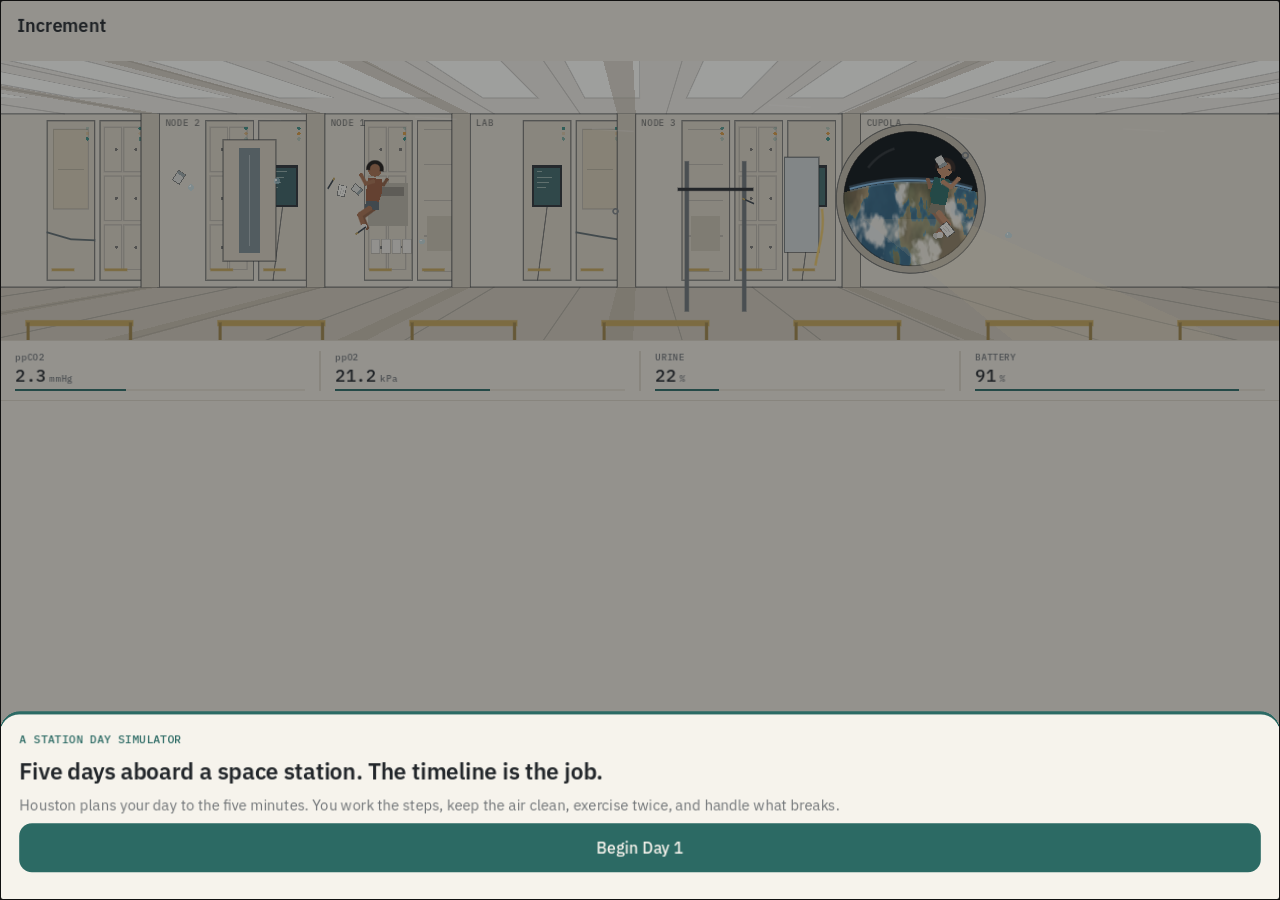
==== play.html @ 0ec14cea "Publish Increment: parallax landing + Godot web build" ====
<!DOCTYPE html>
<html lang="en">
<head>
<meta charset="utf-8">
<meta name="viewport" content="width=device-width, initial-scale=1, viewport-fit=cover, user-scalable=no">
<meta name="theme-color" content="#ece7dd">
<title>Increment</title>
<style>
html,body{margin:0;height:100%;background:#ece7dd;overflow:hidden;touch-action:none}
#canvas{display:block;width:100%;height:100%}
#boot{pointer-events:none;position:fixed;inset:0;display:flex;flex-direction:column;justify-content:center;padding:0 32px;font:15px/1.45 -apple-system,system-ui,sans-serif;color:#22262a;background:#ece7dd;transition:opacity .4s}
#boot h1{font-weight:600;font-size:22px;margin:0 0 4px}
#boot p{margin:0 0 22px;color:#6f7376}
#bar{height:3px;background:#dcd5c8;border-radius:2px;overflow:hidden;max-width:320px}
#fill{height:100%;width:0;background:#2c6a64;transition:width .2s}
#msg{margin-top:14px;font-size:13px;color:#6f7376}
</style>
<link id="-gd-engine-icon" rel="icon" type="image/png" href="index.icon.png" />
<link rel="apple-touch-icon" href="index.apple-touch-icon.png"/>

</head>
<body>
<canvas id="canvas">Your browser can't show this game.</canvas>
<div id="boot"><h1>Increment</h1><p>Five days aboard a space station.</p><div id="bar"><div id="fill"></div></div><div id="msg">Loading the station</div></div>
<script>
/* index.wasm is served in two parts (GitHub web upload limit); join them on fetch */
(function(){const of=window.fetch.bind(window);window.fetch=function(u,o){const s=typeof u==='string'?u:(u&&u.url)||'';if(/(^|\/)index\.wasm(\?|$)/.test(s)){return Promise.all(['index.wasm.part0','index.wasm.part1'].map(n=>of(n,o).then(r=>{if(!r.ok)throw new Error('missing '+n);return r.blob();}))).then(bs=>new Response(new Blob(bs),{status:200,headers:{'Content-Type':'application/wasm'}}));}return of(u,o);};})();
</script>
<script src="index.js"></script>
<script>
const GODOT_CONFIG = {"args":[],"canvasResizePolicy":2,"emscriptenPoolSize":8,"ensureCrossOriginIsolationHeaders":true,"executable":"index","experimentalVK":false,"fileSizes":{"index.pck":559012,"index.wasm":39514754},"focusCanvas":true,"gdextensionLibs":[],"godotPoolSize":4};
const engine = new Engine(GODOT_CONFIG);
const boot = document.getElementById('boot'), fill = document.getElementById('fill'), msg = document.getElementById('msg');
function fail(){ fill.style.background='#a5432f'; msg.textContent="This browser couldn't start the game. Try a recent Chrome or Safari with WebGL turned on."; }
const missing = Engine.getMissingFeatures({threads:false});
if (missing.length) { fail(); } else {
  engine.startGame({onProgress:(c,t)=>{ if(t>0) fill.style.width=(100*c/t)+'%'; }})
    .then(()=>{ boot.style.opacity=0; setTimeout(()=>boot.remove(),450); })
    .catch((e)=>{ console.error(e); fail(); });
}
</script>
</body>
</html>
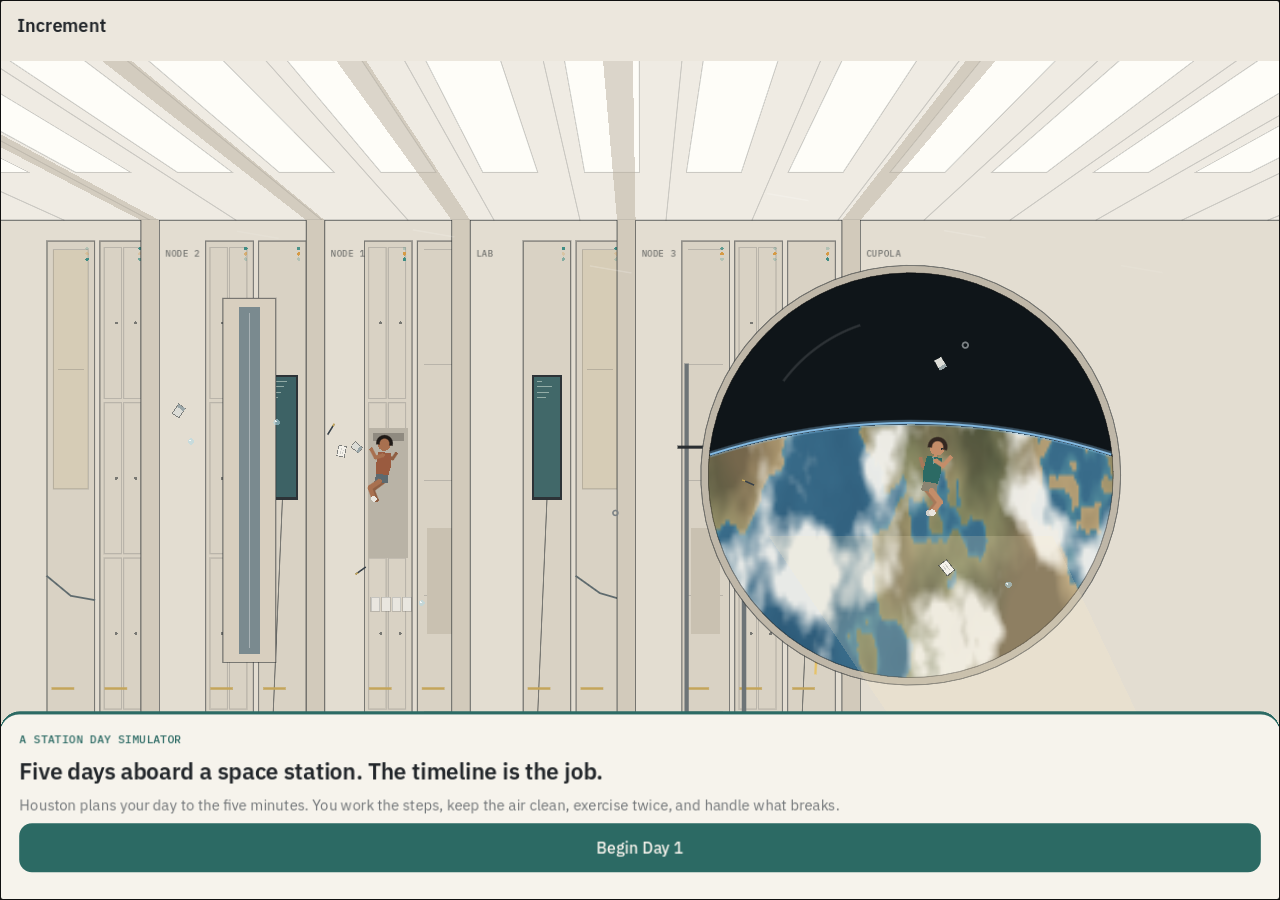
==== commit 98a0bec2: "Deploy refine-1 build: play.html loads new pack from pck/ parts Updated file sizes for index.pck in " ====
--- a/play.html
+++ b/play.html
@@ -23,12 +23,13 @@
 <canvas id="canvas">Your browser can't show this game.</canvas>
 <div id="boot"><h1>Increment</h1><p>Five days aboard a space station.</p><div id="bar"><div id="fill"></div></div><div id="msg">Loading the station</div></div>
 <script>
-/* index.wasm is served in two parts (GitHub web upload limit); join them on fetch */
-(function(){const of=window.fetch.bind(window);window.fetch=function(u,o){const s=typeof u==='string'?u:(u&&u.url)||'';if(/(^|\/)index\.wasm(\?|$)/.test(s)){return Promise.all(['index.wasm.part0','index.wasm.part1'].map(n=>of(n,o).then(r=>{if(!r.ok)throw new Error('missing '+n);return r.blob();}))).then(bs=>new Response(new Blob(bs),{status:200,headers:{'Content-Type':'application/wasm'}}));}return of(u,o);};})();
+/* index.wasm is served in two parts (GitHub web upload limit); join them on fetch.
+   index.pck is served as base64 text in pck/part0-7.b64; join and decode it on fetch. */
+(function(){const of=window.fetch.bind(window);window.fetch=function(u,o){const s=typeof u==='string'?u:(u&&u.url)||'';if(/(^|\/)index\.pck(\?|$)/.test(s)){return Promise.all([0,1,2,3,4,5,6,7].map(i=>of('pck/part'+i+'.b64',o).then(r=>{if(!r.ok)throw new Error('missing pck part '+i);return r.text();}))).then(ts=>{const b=atob(ts.join('').replace(/\s+/g,''));const a=new Uint8Array(b.length);for(let i=0;i<b.length;i++)a[i]=b.charCodeAt(i);return new Response(new Blob([a]),{status:200,headers:{'Content-Type':'application/octet-stream','Content-Length':String(a.length)}});});}if(/(^|\/)index\.wasm(\?|$)/.test(s)){return Promise.all(['index.wasm.part0','index.wasm.part1'].map(n=>of(n,o).then(r=>{if(!r.ok)throw new Error('missing '+n);return r.blob();}))).then(bs=>new Response(new Blob(bs),{status:200,headers:{'Content-Type':'application/wasm'}}));}return of(u,o);};})();
 </script>
 <script src="index.js"></script>
 <script>
-const GODOT_CONFIG = {"args":[],"canvasResizePolicy":2,"emscriptenPoolSize":8,"ensureCrossOriginIsolationHeaders":true,"executable":"index","experimentalVK":false,"fileSizes":{"index.pck":559012,"index.wasm":39514754},"focusCanvas":true,"gdextensionLibs":[],"godotPoolSize":4};
+const GODOT_CONFIG = {"args":[],"canvasResizePolicy":2,"emscriptenPoolSize":8,"ensureCrossOriginIsolationHeaders":true,"executable":"index","experimentalVK":false,"fileSizes":{"index.pck":584080,"index.wasm":39514754},"focusCanvas":true,"gdextensionLibs":[],"godotPoolSize":4};
 const engine = new Engine(GODOT_CONFIG);
 const boot = document.getElementById('boot'), fill = document.getElementById('fill'), msg = document.getElementById('msg');
 function fail(){ fill.style.background='#a5432f'; msg.textContent="This browser couldn't start the game. Try a recent Chrome or Safari with WebGL turned on."; }
@@ -41,4 +42,3 @@
 </script>
 </body>
 </html>
-
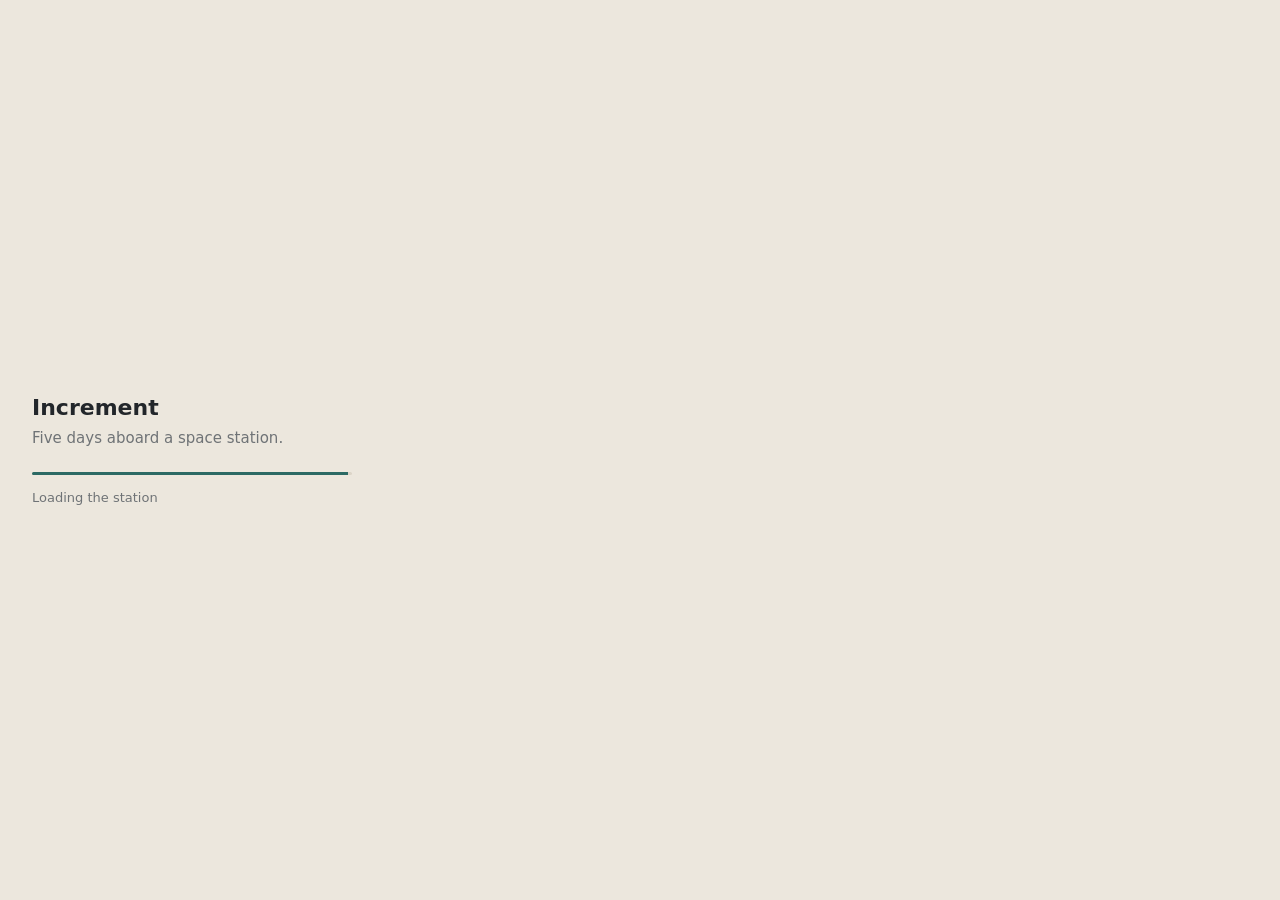
==== commit 41f65a74: "Increment summary-card fix (local 49e4850): deploy play.html + pck parts + src" ====
--- a/play.html
+++ b/play.html
@@ -29,7 +29,7 @@
 </script>
 <script src="index.js"></script>
 <script>
-const GODOT_CONFIG = {"args":[],"canvasResizePolicy":2,"emscriptenPoolSize":8,"ensureCrossOriginIsolationHeaders":true,"executable":"index","experimentalVK":false,"fileSizes":{"index.pck":584080,"index.wasm":39514754},"focusCanvas":true,"gdextensionLibs":[],"godotPoolSize":4};
+const GODOT_CONFIG = {"args":[],"canvasResizePolicy":2,"emscriptenPoolSize":8,"ensureCrossOriginIsolationHeaders":true,"executable":"index","experimentalVK":false,"fileSizes":{"index.pck":560356,"index.wasm":39514754},"focusCanvas":true,"gdextensionLibs":[],"godotPoolSize":4};
 const engine = new Engine(GODOT_CONFIG);
 const boot = document.getElementById('boot'), fill = document.getElementById('fill'), msg = document.getElementById('msg');
 function fail(){ fill.style.background='#a5432f'; msg.textContent="This browser couldn't start the game. Try a recent Chrome or Safari with WebGL turned on."; }
@@ -42,3 +42,4 @@
 </script>
 </body>
 </html>
+
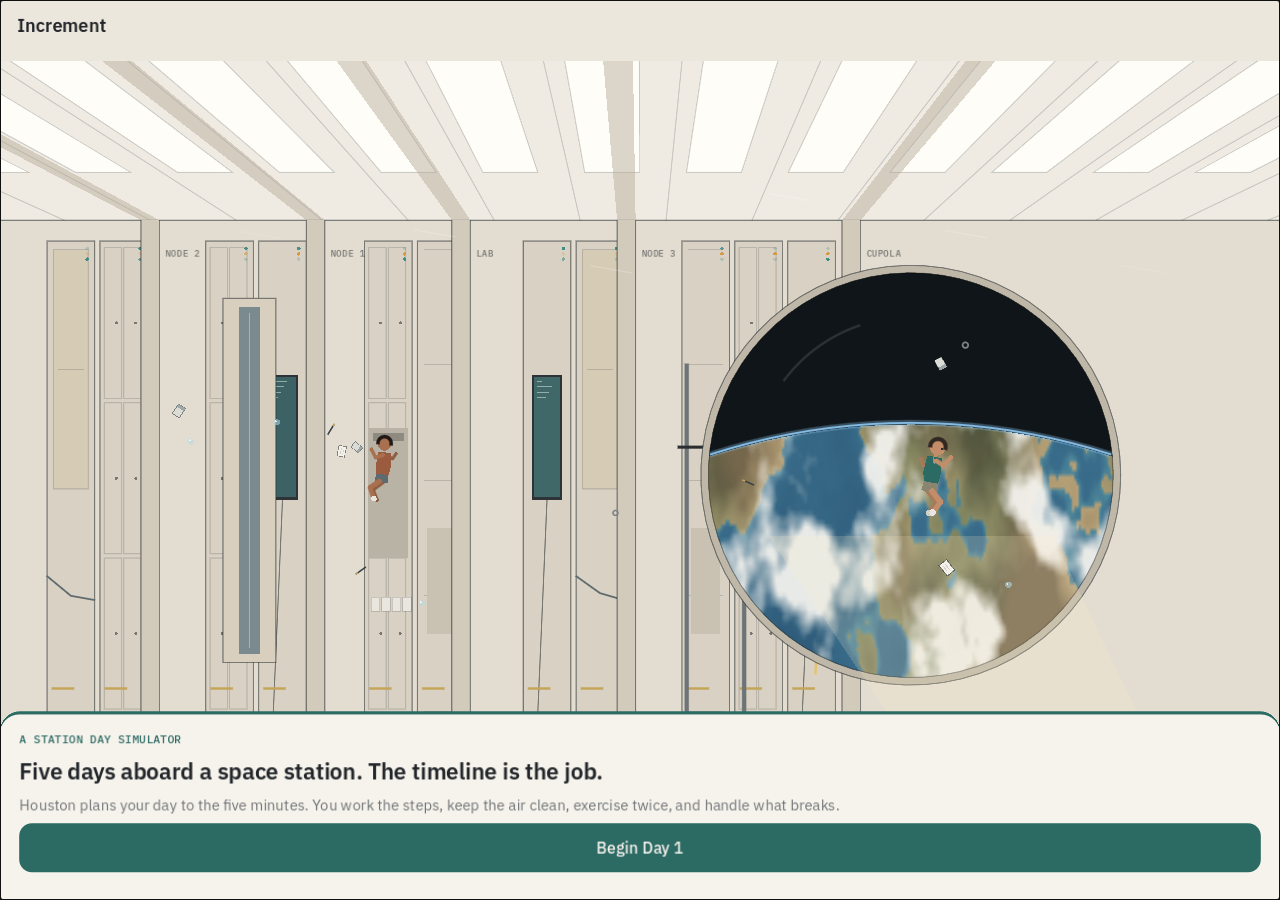
==== commit 5eb65acf: "Optimize Increment gauge and header repaints; verify mobile export" ====
--- a/play.html
+++ b/play.html
@@ -25,11 +25,11 @@
 <script>
 /* index.wasm is served in two parts (GitHub web upload limit); join them on fetch.
    index.pck is served as base64 text in pck/part0-7.b64; join and decode it on fetch. */
-(function(){const of=window.fetch.bind(window);window.fetch=function(u,o){const s=typeof u==='string'?u:(u&&u.url)||'';if(/(^|\/)index\.pck(\?|$)/.test(s)){return Promise.all([0,1,2,3,4,5,6,7].map(i=>of('pck/part'+i+'.b64',o).then(r=>{if(!r.ok)throw new Error('missing pck part '+i);return r.text();}))).then(ts=>{const b=atob(ts.join('').replace(/\s+/g,''));const a=new Uint8Array(b.length);for(let i=0;i<b.length;i++)a[i]=b.charCodeAt(i);return new Response(new Blob([a]),{status:200,headers:{'Content-Type':'application/octet-stream','Content-Length':String(a.length)}});});}if(/(^|\/)index\.wasm(\?|$)/.test(s)){return Promise.all(['index.wasm.part0','index.wasm.part1'].map(n=>of(n,o).then(r=>{if(!r.ok)throw new Error('missing '+n);return r.blob();}))).then(bs=>new Response(new Blob(bs),{status:200,headers:{'Content-Type':'application/wasm'}}));}return of(u,o);};})();
+(function(){const of=window.fetch.bind(window);window.fetch=function(u,o){const s=typeof u==='string'?u:(u&&u.url)||'';if(/(^|\/)index\.pck(\?|$)/.test(s)){return Promise.all([0,1,2,3,4,5,6].map(i=>of('pck/part'+i+'.b64',o).then(r=>{if(!r.ok)throw new Error('missing pck part '+i);return r.text();}))).then(ts=>{const b=atob(ts.join('').replace(/\s+/g,''));const a=new Uint8Array(b.length);for(let i=0;i<b.length;i++)a[i]=b.charCodeAt(i);return new Response(new Blob([a]),{status:200,headers:{'Content-Type':'application/octet-stream','Content-Length':String(a.length)}});});}if(/(^|\/)index\.wasm(\?|$)/.test(s)){return Promise.all(['index.wasm.part0','index.wasm.part1'].map(n=>of(n,o).then(r=>{if(!r.ok)throw new Error('missing '+n);return r.blob();}))).then(bs=>new Response(new Blob(bs),{status:200,headers:{'Content-Type':'application/wasm'}}));}return of(u,o);};})();
 </script>
 <script src="index.js"></script>
 <script>
-const GODOT_CONFIG = {"args":[],"canvasResizePolicy":2,"emscriptenPoolSize":8,"ensureCrossOriginIsolationHeaders":true,"executable":"index","experimentalVK":false,"fileSizes":{"index.pck":560356,"index.wasm":39514754},"focusCanvas":true,"gdextensionLibs":[],"godotPoolSize":4};
+const GODOT_CONFIG = {"args":[],"canvasResizePolicy":2,"emscriptenPoolSize":8,"ensureCrossOriginIsolationHeaders":true,"executable":"index","experimentalVK":false,"fileSizes":{"index.pck":488876,"index.wasm":39514754},"focusCanvas":true,"gdextensionLibs":[],"godotPoolSize":4};
 const engine = new Engine(GODOT_CONFIG);
 const boot = document.getElementById('boot'), fill = document.getElementById('fill'), msg = document.getElementById('msg');
 function fail(){ fill.style.background='#a5432f'; msg.textContent="This browser couldn't start the game. Try a recent Chrome or Safari with WebGL turned on."; }
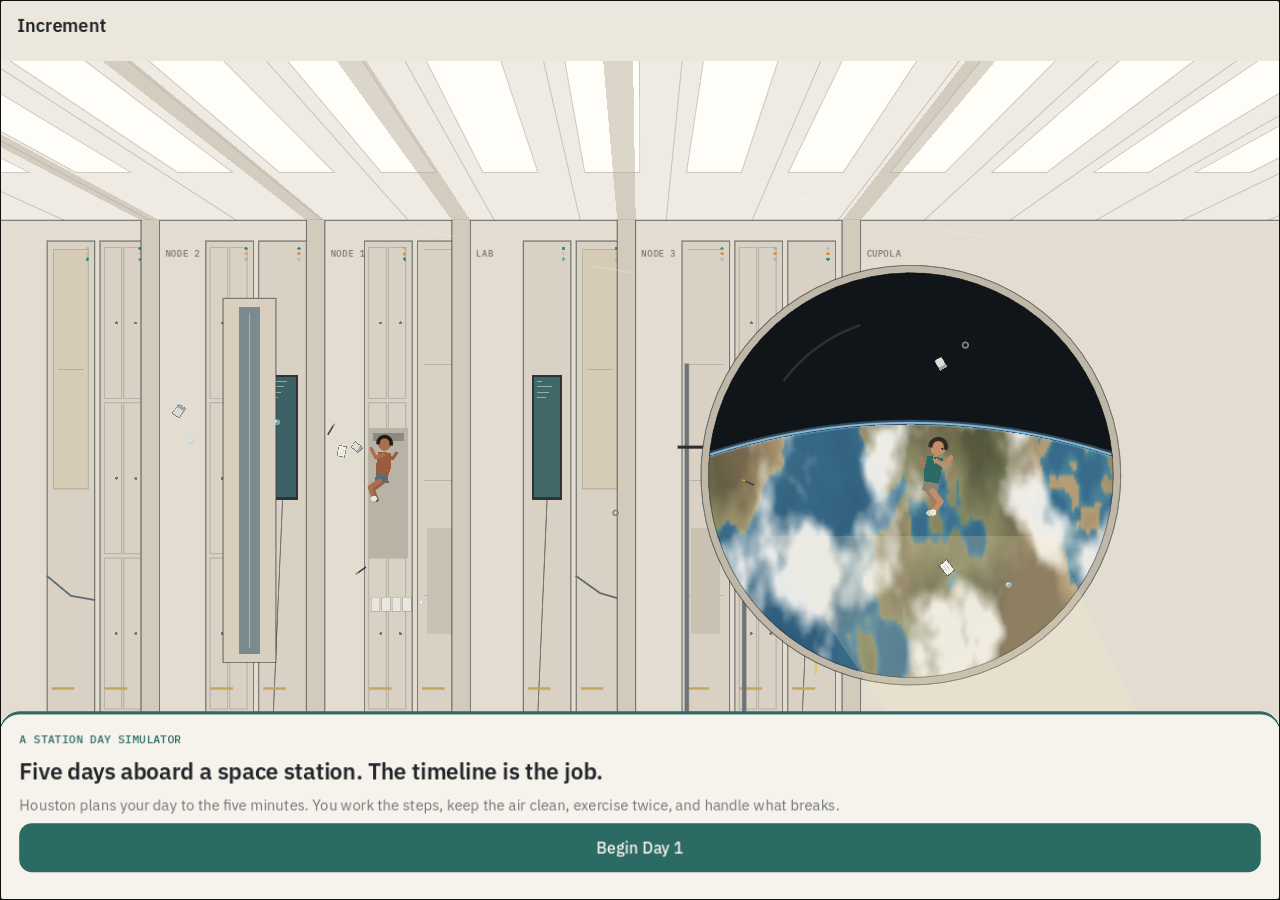
==== commit 9b0cf13f: "Publish verified Increment Web persistence continuation affb971" ====
--- a/play.html
+++ b/play.html
@@ -29,7 +29,7 @@
 </script>
 <script src="index.js"></script>
 <script>
-const GODOT_CONFIG = {"args":[],"canvasResizePolicy":2,"emscriptenPoolSize":8,"ensureCrossOriginIsolationHeaders":true,"executable":"index","experimentalVK":false,"fileSizes":{"index.pck":488876,"index.wasm":39514754},"focusCanvas":true,"gdextensionLibs":[],"godotPoolSize":4};
+const GODOT_CONFIG = {"args":[],"canvasResizePolicy":2,"emscriptenPoolSize":8,"ensureCrossOriginIsolationHeaders":true,"executable":"index","experimentalVK":false,"fileSizes":{"index.pck":528632,"index.wasm":39514754},"focusCanvas":true,"gdextensionLibs":[],"godotPoolSize":4};
 const engine = new Engine(GODOT_CONFIG);
 const boot = document.getElementById('boot'), fill = document.getElementById('fill'), msg = document.getElementById('msg');
 function fail(){ fill.style.background='#a5432f'; msg.textContent="This browser couldn't start the game. Try a recent Chrome or Safari with WebGL turned on."; }
